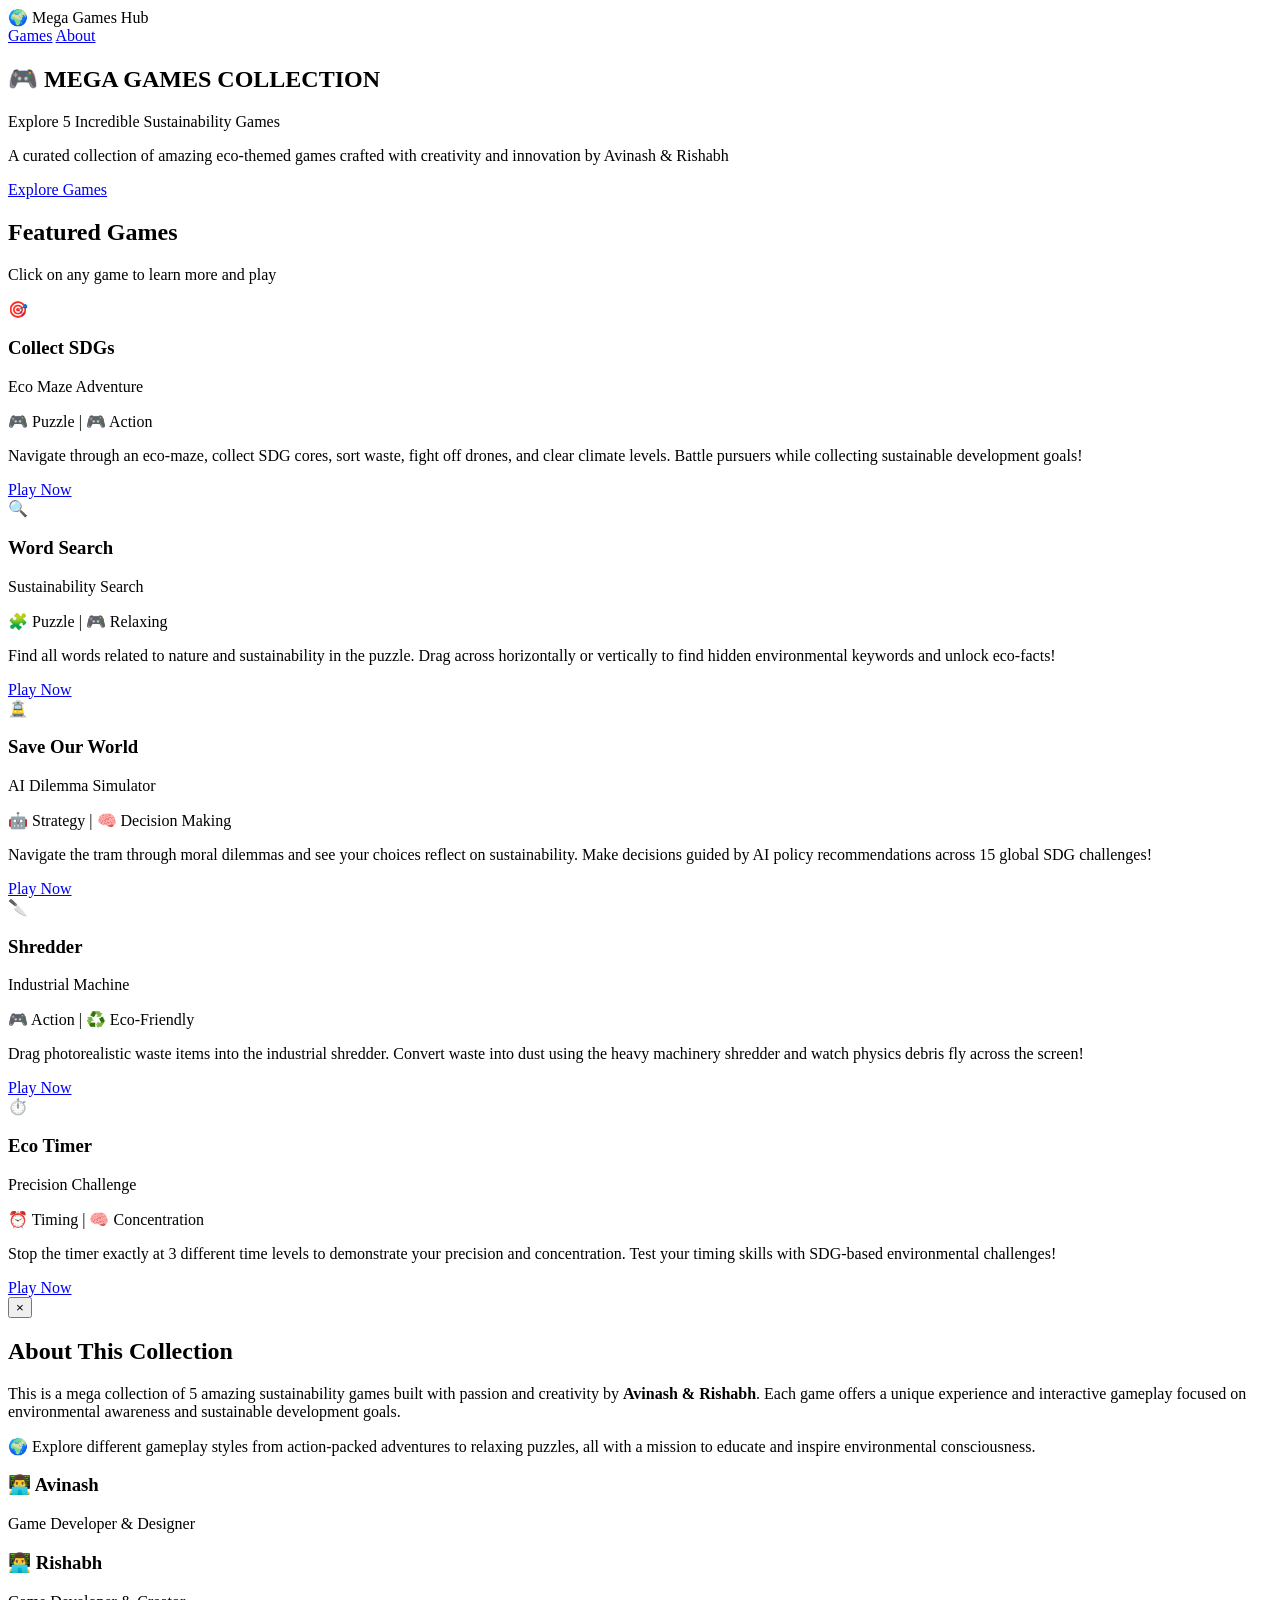
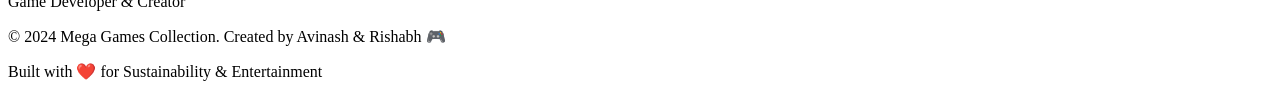
==== index.html @ d8610bad "Upload mega cover page - HTML" ====
<!DOCTYPE html>
<html lang="en">
<head>
    <meta charset="UTF-8">
    <meta name="viewport" content="width=device-width, initial-scale=1.0">
    <title>🎮 Mega Games Hub - 5 Sustainability Games</title>
    <link rel="stylesheet" href="style.css">
</head>
<body>
    <!-- Navigation -->
    <nav class="navbar">
        <div class="nav-container">
            <div class="logo">🌍 Mega Games Hub</div>
            <div class="nav-links">
                <a href="#games">Games</a>
                <a href="#about">About</a>
            </div>
        </div>
    </nav>

    <!-- Hero Section -->
    <section class="hero">
        <div class="hero-content">
            <h1 class="hero-title">🎮 MEGA GAMES COLLECTION</h1>
            <p class="hero-subtitle">Explore 5 Incredible Sustainability Games</p>
            <p class="hero-description">A curated collection of amazing eco-themed games crafted with creativity and innovation by Avinash & Rishabh</p>
            <a href="#games" class="cta-button">Explore Games</a>
        </div>
        <div class="hero-background"></div>
    </section>

    <!-- Games Section -->
    <section id="games" class="games-section">
        <div class="section-title">
            <h2>Featured Games</h2>
            <p>Click on any game to learn more and play</p>
        </div>

        <div class="games-grid">
            <!-- Game 1 -->
            <div class="game-card" data-game="1">
                <div class="game-card-inner">
                    <div class="game-card-front">
                        <div class="game-icon">🎯</div>
                        <h3 class="game-title">Collect SDGs</h3>
                        <p class="game-status">Eco Maze Adventure</p>
                        <p class="game-info">🎮 Puzzle | 🎮 Action</p>
                    </div>
                    <div class="game-card-back">
                        <p class="game-description">Navigate through an eco-maze, collect SDG cores, sort waste, fight off drones, and clear climate levels. Battle pursuers while collecting sustainable development goals!</p>
                        <a href="#" class="play-btn" onclick="playGame(1); return false;">Play Now</a>
                    </div>
                </div>
            </div>

            <!-- Game 2 -->
            <div class="game-card" data-game="2">
                <div class="game-card-inner">
                    <div class="game-card-front">
                        <div class="game-icon">🔍</div>
                        <h3 class="game-title">Word Search</h3>
                        <p class="game-status">Sustainability Search</p>
                        <p class="game-info">🧩 Puzzle | 🎮 Relaxing</p>
                    </div>
                    <div class="game-card-back">
                        <p class="game-description">Find all words related to nature and sustainability in the puzzle. Drag across horizontally or vertically to find hidden environmental keywords and unlock eco-facts!</p>
                        <a href="#" class="play-btn" onclick="playGame(2); return false;">Play Now</a>
                    </div>
                </div>
            </div>

            <!-- Game 3 -->
            <div class="game-card" data-game="3">
                <div class="game-card-inner">
                    <div class="game-card-front">
                        <div class="game-icon">🚊</div>
                        <h3 class="game-title">Save Our World</h3>
                        <p class="game-status">AI Dilemma Simulator</p>
                        <p class="game-info">🤖 Strategy | 🧠 Decision Making</p>
                    </div>
                    <div class="game-card-back">
                        <p class="game-description">Navigate the tram through moral dilemmas and see your choices reflect on sustainability. Make decisions guided by AI policy recommendations across 15 global SDG challenges!</p>
                        <a href="#" class="play-btn" onclick="playGame(3); return false;">Play Now</a>
                    </div>
                </div>
            </div>

            <!-- Game 4 -->
            <div class="game-card" data-game="4">
                <div class="game-card-inner">
                    <div class="game-card-front">
                        <div class="game-icon">🔪</div>
                        <h3 class="game-title">Shredder</h3>
                        <p class="game-status">Industrial Machine</p>
                        <p class="game-info">🎮 Action | ♻️ Eco-Friendly</p>
                    </div>
                    <div class="game-card-back">
                        <p class="game-description">Drag photorealistic waste items into the industrial shredder. Convert waste into dust using the heavy machinery shredder and watch physics debris fly across the screen!</p>
                        <a href="#" class="play-btn" onclick="playGame(4); return false;">Play Now</a>
                    </div>
                </div>
            </div>

            <!-- Game 5 -->
            <div class="game-card" data-game="5">
                <div class="game-card-inner">
                    <div class="game-card-front">
                        <div class="game-icon">⏱️</div>
                        <h3 class="game-title">Eco Timer</h3>
                        <p class="game-status">Precision Challenge</p>
                        <p class="game-info">⏰ Timing | 🧠 Concentration</p>
                    </div>
                    <div class="game-card-back">
                        <p class="game-description">Stop the timer exactly at 3 different time levels to demonstrate your precision and concentration. Test your timing skills with SDG-based environmental challenges!</p>
                        <a href="#" class="play-btn" onclick="playGame(5); return false;">Play Now</a>
                    </div>
                </div>
            </div>
        </div>
    </section>

    <!-- Game Player Modal -->
    <div id="gamePlayerModal" class="modal hidden">
        <div class="modal-content">
            <button class="close-modal" onclick="closeGame()">&times;</button>
            <div id="gameFrame" class="game-frame"></div>
        </div>
    </div>

    <!-- About Section -->
    <section id="about" class="about-section">
        <div class="about-content">
            <h2>About This Collection</h2>
            <p>This is a mega collection of 5 amazing sustainability games built with passion and creativity by <strong>Avinash & Rishabh</strong>. Each game offers a unique experience and interactive gameplay focused on environmental awareness and sustainable development goals.</p>
            <p>🌍 Explore different gameplay styles from action-packed adventures to relaxing puzzles, all with a mission to educate and inspire environmental consciousness.</p>
            <div class="creators">
                <div class="creator-card">
                    <h3>👨‍💻 Avinash</h3>
                    <p>Game Developer & Designer</p>
                </div>
                <div class="creator-card">
                    <h3>👨‍💻 Rishabh</h3>
                    <p>Game Developer & Creator</p>
                </div>
            </div>
        </div>
    </section>

    <!-- Footer -->
    <footer class="footer">
        <p>&copy; 2024 Mega Games Collection. Created by Avinash & Rishabh 🎮</p>
        <p>Built with ❤️ for Sustainability & Entertainment</p>
    </footer>

    <script src="script.js"></script>
</body>
</html>
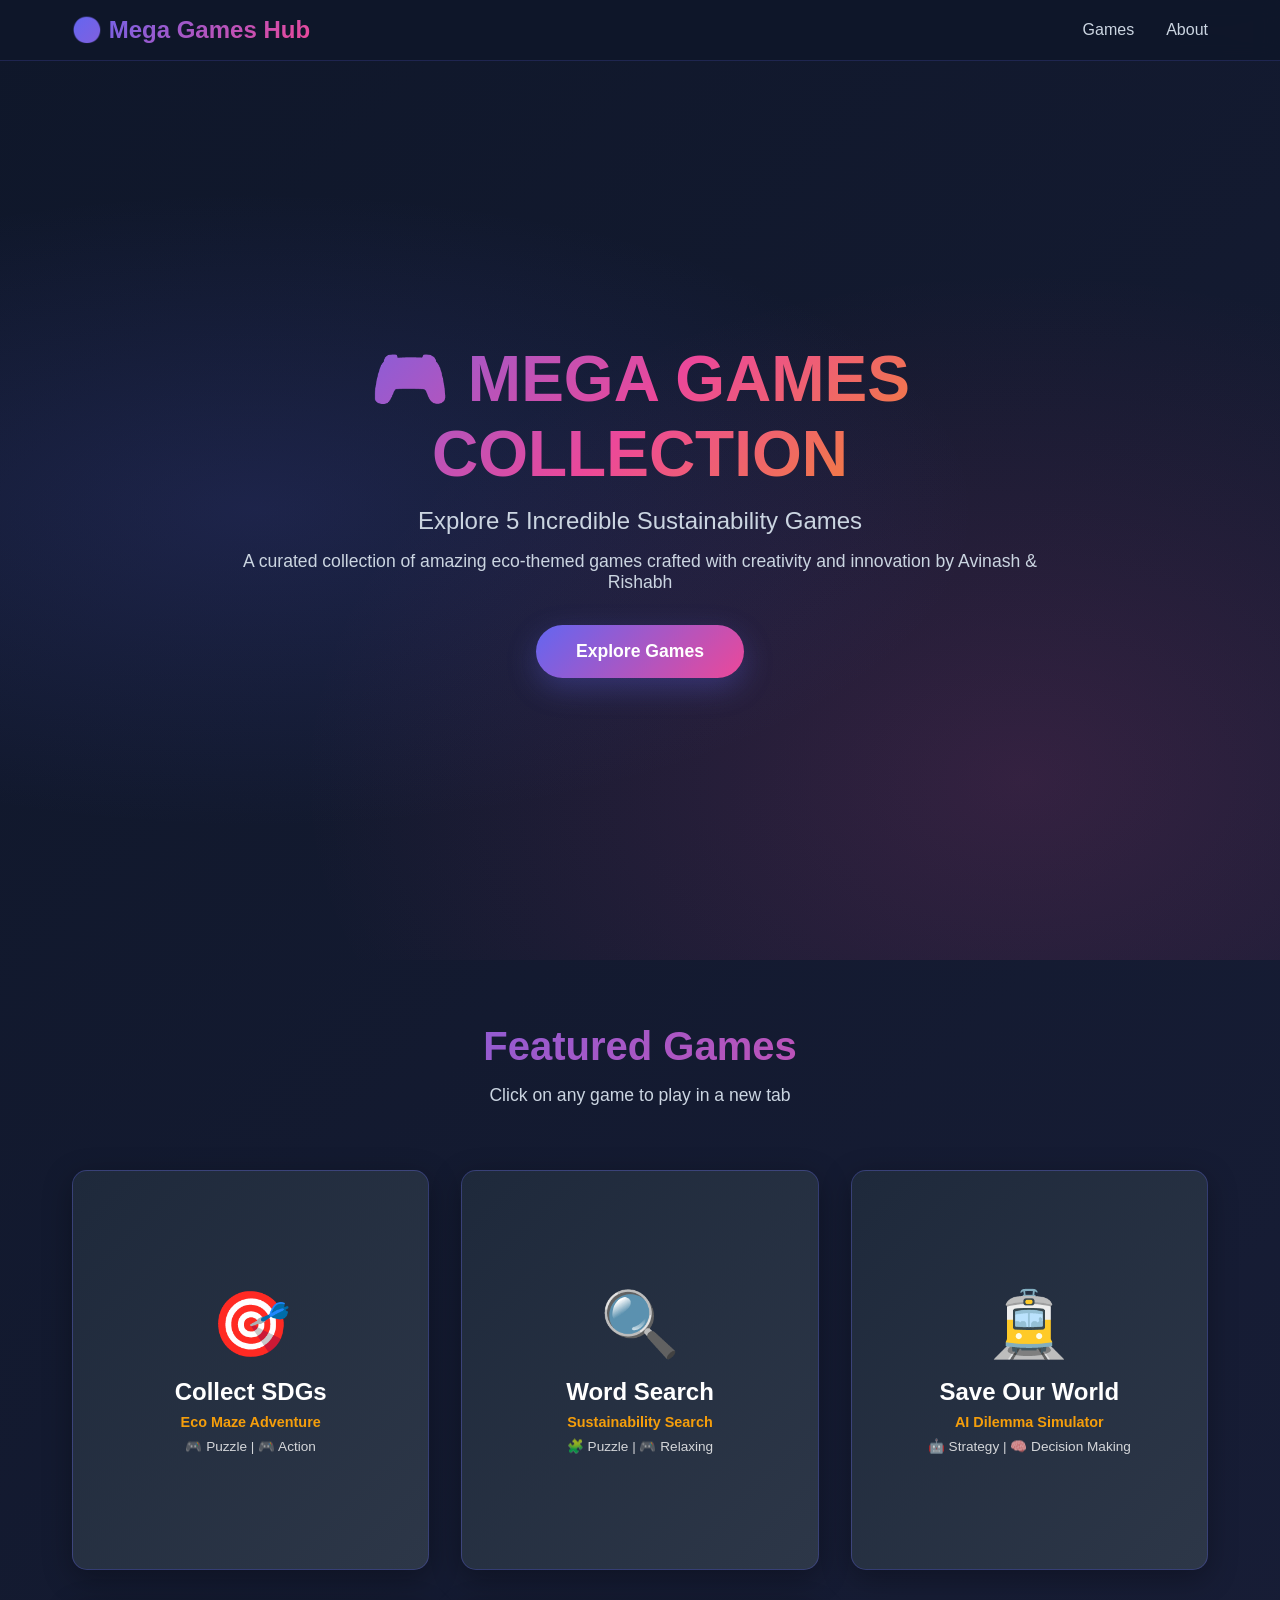
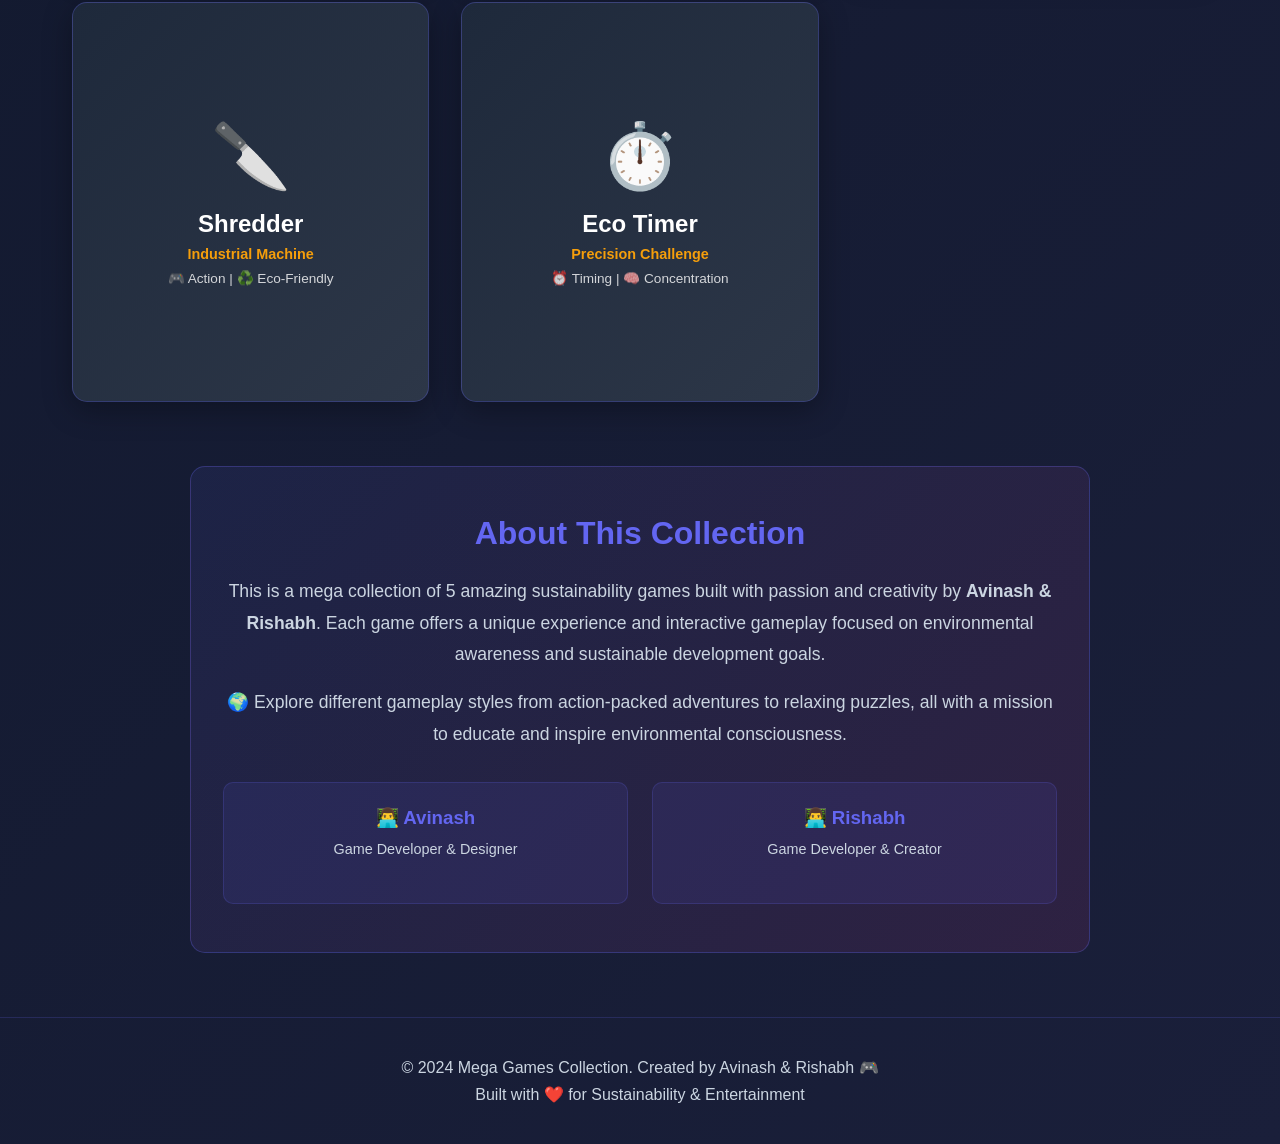
==== commit 6d5db578: "Update index.html to open games in new tabs instead of modals" ====
--- a/index.html
+++ b/index.html
@@ -33,7 +33,7 @@
     <section id="games" class="games-section">
         <div class="section-title">
             <h2>Featured Games</h2>
-            <p>Click on any game to learn more and play</p>
+            <p>Click on any game to play in a new tab</p>
         </div>
 
         <div class="games-grid">
@@ -48,7 +48,7 @@
                     </div>
                     <div class="game-card-back">
                         <p class="game-description">Navigate through an eco-maze, collect SDG cores, sort waste, fight off drones, and clear climate levels. Battle pursuers while collecting sustainable development goals!</p>
-                        <a href="#" class="play-btn" onclick="playGame(1); return false;">Play Now</a>
+                        <a href="game1.html" target="_blank" class="play-btn">Play Now</a>
                     </div>
                 </div>
             </div>
@@ -64,7 +64,7 @@
                     </div>
                     <div class="game-card-back">
                         <p class="game-description">Find all words related to nature and sustainability in the puzzle. Drag across horizontally or vertically to find hidden environmental keywords and unlock eco-facts!</p>
-                        <a href="#" class="play-btn" onclick="playGame(2); return false;">Play Now</a>
+                        <a href="game2.html" target="_blank" class="play-btn">Play Now</a>
                     </div>
                 </div>
             </div>
@@ -80,7 +80,7 @@
                     </div>
                     <div class="game-card-back">
                         <p class="game-description">Navigate the tram through moral dilemmas and see your choices reflect on sustainability. Make decisions guided by AI policy recommendations across 15 global SDG challenges!</p>
-                        <a href="#" class="play-btn" onclick="playGame(3); return false;">Play Now</a>
+                        <a href="game3.html" target="_blank" class="play-btn">Play Now</a>
                     </div>
                 </div>
             </div>
@@ -96,7 +96,7 @@
                     </div>
                     <div class="game-card-back">
                         <p class="game-description">Drag photorealistic waste items into the industrial shredder. Convert waste into dust using the heavy machinery shredder and watch physics debris fly across the screen!</p>
-                        <a href="#" class="play-btn" onclick="playGame(4); return false;">Play Now</a>
+                        <a href="game4.html" target="_blank" class="play-btn">Play Now</a>
                     </div>
                 </div>
             </div>
@@ -112,20 +112,12 @@
                     </div>
                     <div class="game-card-back">
                         <p class="game-description">Stop the timer exactly at 3 different time levels to demonstrate your precision and concentration. Test your timing skills with SDG-based environmental challenges!</p>
-                        <a href="#" class="play-btn" onclick="playGame(5); return false;">Play Now</a>
+                        <a href="game5.html" target="_blank" class="play-btn">Play Now</a>
                     </div>
                 </div>
             </div>
         </div>
     </section>
-
-    <!-- Game Player Modal -->
-    <div id="gamePlayerModal" class="modal hidden">
-        <div class="modal-content">
-            <button class="close-modal" onclick="closeGame()">&times;</button>
-            <div id="gameFrame" class="game-frame"></div>
-        </div>
-    </div>
 
     <!-- About Section -->
     <section id="about" class="about-section">
--- a/style.css
+++ b/style.css
@@ -0,0 +1,520 @@
+* {
+    margin: 0;
+    padding: 0;
+    box-sizing: border-box;
+}
+
+:root {
+    --primary-color: #6366f1;
+    --secondary-color: #ec4899;
+    --accent-color: #f59e0b;
+    --dark-bg: #0f172a;
+    --light-bg: #f8fafc;
+    --card-bg: #1e293b;
+    --text-primary: #ffffff;
+    --text-secondary: #cbd5e1;
+    --success: #10b981;
+    --warning: #f59e0b;
+}
+
+html {
+    scroll-behavior: smooth;
+}
+
+body {
+    font-family: 'Segoe UI', Tahoma, Geneva, Verdana, sans-serif;
+    background: linear-gradient(135deg, var(--dark-bg) 0%, #1a1f3a 100%);
+    color: var(--text-primary);
+    overflow-x: hidden;
+}
+
+/* Navbar */
+.navbar {
+    position: fixed;
+    top: 0;
+    width: 100%;
+    background: rgba(15, 23, 42, 0.95);
+    backdrop-filter: blur(10px);
+    z-index: 1000;
+    border-bottom: 1px solid rgba(99, 102, 241, 0.2);
+    padding: 1rem 0;
+}
+
+.nav-container {
+    max-width: 1200px;
+    margin: 0 auto;
+    padding: 0 2rem;
+    display: flex;
+    justify-content: space-between;
+    align-items: center;
+}
+
+.logo {
+    font-size: 1.5rem;
+    font-weight: bold;
+    background: linear-gradient(135deg, var(--primary-color), var(--secondary-color));
+    -webkit-background-clip: text;
+    -webkit-text-fill-color: transparent;
+    background-clip: text;
+}
+
+.nav-links {
+    display: flex;
+    gap: 2rem;
+}
+
+.nav-links a {
+    color: var(--text-secondary);
+    text-decoration: none;
+    transition: color 0.3s ease;
+    font-weight: 500;
+}
+
+.nav-links a:hover {
+    color: var(--primary-color);
+}
+
+/* Hero Section */
+.hero {
+    margin-top: 60px;
+    min-height: 100vh;
+    display: flex;
+    align-items: center;
+    justify-content: center;
+    position: relative;
+    overflow: hidden;
+    padding: 2rem;
+}
+
+.hero-background {
+    position: absolute;
+    top: 0;
+    left: 0;
+    width: 100%;
+    height: 100%;
+    background: radial-gradient(ellipse at 20% 50%, rgba(99, 102, 241, 0.15) 0%, transparent 50%),
+                radial-gradient(ellipse at 80% 80%, rgba(236, 72, 153, 0.15) 0%, transparent 50%);
+    pointer-events: none;
+}
+
+.hero-content {
+    position: relative;
+    z-index: 10;
+    text-align: center;
+    max-width: 800px;
+}
+
+.hero-title {
+    font-size: 4rem;
+    font-weight: 900;
+    margin-bottom: 1rem;
+    background: linear-gradient(135deg, var(--primary-color), var(--secondary-color), var(--accent-color));
+    -webkit-background-clip: text;
+    -webkit-text-fill-color: transparent;
+    background-clip: text;
+    animation: slideDown 0.8s ease;
+}
+
+.hero-subtitle {
+    font-size: 1.5rem;
+    margin-bottom: 1rem;
+    color: var(--text-secondary);
+    animation: slideUp 0.8s ease 0.2s both;
+}
+
+.hero-description {
+    font-size: 1.1rem;
+    color: var(--text-secondary);
+    margin-bottom: 2rem;
+    animation: slideUp 0.8s ease 0.4s both;
+}
+
+.cta-button {
+    display: inline-block;
+    padding: 1rem 2.5rem;
+    background: linear-gradient(135deg, var(--primary-color), var(--secondary-color));
+    color: white;
+    text-decoration: none;
+    border-radius: 50px;
+    font-weight: 600;
+    font-size: 1.1rem;
+    transition: all 0.3s ease;
+    box-shadow: 0 10px 30px rgba(99, 102, 241, 0.3);
+    animation: slideUp 0.8s ease 0.6s both;
+}
+
+.cta-button:hover {
+    transform: translateY(-3px);
+    box-shadow: 0 15px 40px rgba(99, 102, 241, 0.5);
+}
+
+/* Games Section */
+.games-section {
+    max-width: 1200px;
+    margin: 4rem auto;
+    padding: 0 2rem;
+}
+
+.section-title {
+    text-align: center;
+    margin-bottom: 4rem;
+}
+
+.section-title h2 {
+    font-size: 2.5rem;
+    margin-bottom: 1rem;
+    background: linear-gradient(135deg, var(--primary-color), var(--secondary-color));
+    -webkit-background-clip: text;
+    -webkit-text-fill-color: transparent;
+    background-clip: text;
+}
+
+.section-title p {
+    color: var(--text-secondary);
+    font-size: 1.1rem;
+}
+
+/* Games Grid */
+.games-grid {
+    display: grid;
+    grid-template-columns: repeat(auto-fit, minmax(300px, 1fr));
+    gap: 2rem;
+    margin-bottom: 4rem;
+}
+
+/* Game Cards */
+.game-card {
+    height: 400px;
+    cursor: pointer;
+    perspective: 1000px;
+}
+
+.game-card-inner {
+    position: relative;
+    width: 100%;
+    height: 100%;
+    transition: transform 0.6s;
+    transform-style: preserve-3d;
+}
+
+.game-card:hover .game-card-inner {
+    transform: rotateY(180deg);
+}
+
+.game-card-front,
+.game-card-back {
+    position: absolute;
+    width: 100%;
+    height: 100%;
+    backface-visibility: hidden;
+    display: flex;
+    flex-direction: column;
+    justify-content: center;
+    align-items: center;
+    padding: 2rem;
+    border-radius: 15px;
+    border: 1px solid rgba(99, 102, 241, 0.3);
+}
+
+.game-card-front {
+    background: linear-gradient(135deg, var(--card-bg), #2d3748);
+    box-shadow: 0 8px 30px rgba(0, 0, 0, 0.3);
+}
+
+.game-card-front::before {
+    content: '';
+    position: absolute;
+    top: 0;
+    left: 0;
+    width: 100%;
+    height: 100%;
+    background: linear-gradient(135deg, rgba(99, 102, 241, 0.1), rgba(236, 72, 153, 0.1));
+    border-radius: 15px;
+    z-index: -1;
+}
+
+.game-card-back {
+    background: linear-gradient(135deg, var(--primary-color), var(--secondary-color));
+    transform: rotateY(180deg);
+    text-align: center;
+}
+
+.game-icon {
+    font-size: 4rem;
+    margin-bottom: 1rem;
+    animation: bounce 2s infinite;
+}
+
+.game-title {
+    font-size: 1.5rem;
+    font-weight: 700;
+    margin-bottom: 0.5rem;
+}
+
+.game-status {
+    font-size: 0.9rem;
+    color: var(--accent-color);
+    font-weight: 600;
+    margin-bottom: 0.5rem;
+}
+
+.game-info {
+    font-size: 0.85rem;
+    color: rgba(255, 255, 255, 0.8);
+    font-weight: 500;
+}
+
+.game-description {
+    font-size: 1rem;
+    line-height: 1.6;
+    margin-bottom: 1.5rem;
+}
+
+.play-btn {
+    padding: 0.75rem 1.5rem;
+    background: rgba(255, 255, 255, 0.2);
+    color: white;
+    text-decoration: none;
+    border-radius: 25px;
+    border: 2px solid white;
+    font-weight: 600;
+    transition: all 0.3s ease;
+    display: inline-block;
+    cursor: pointer;
+}
+
+.play-btn:hover {
+    background: white;
+    color: var(--primary-color);
+}
+
+/* Modal */
+.modal {
+    position: fixed;
+    top: 0;
+    left: 0;
+    width: 100%;
+    height: 100%;
+    background: rgba(0, 0, 0, 0.9);
+    display: flex;
+    align-items: center;
+    justify-content: center;
+    z-index: 2000;
+    opacity: 1;
+    visibility: visible;
+    transition: all 0.3s ease;
+}
+
+.modal.hidden {
+    opacity: 0;
+    visibility: hidden;
+}
+
+.modal-content {
+    position: relative;
+    width: 90%;
+    height: 90vh;
+    background: white;
+    border-radius: 10px;
+    overflow: hidden;
+}
+
+.close-modal {
+    position: absolute;
+    top: 20px;
+    right: 20px;
+    background: rgba(0, 0, 0, 0.5);
+    color: white;
+    border: none;
+    font-size: 2rem;
+    cursor: pointer;
+    z-index: 2001;
+    padding: 0;
+    width: 50px;
+    height: 50px;
+    border-radius: 50%;
+    display: flex;
+    align-items: center;
+    justify-content: center;
+    transition: all 0.3s ease;
+}
+
+.close-modal:hover {
+    background: rgba(0, 0, 0, 0.8);
+    transform: scale(1.1);
+}
+
+.game-frame {
+    width: 100%;
+    height: 100%;
+    overflow: auto;
+}
+
+.game-frame iframe {
+    width: 100%;
+    height: 100%;
+    border: none;
+}
+
+/* About Section */
+.about-section {
+    max-width: 900px;
+    margin: 4rem auto;
+    padding: 3rem 2rem;
+    background: linear-gradient(135deg, rgba(99, 102, 241, 0.1), rgba(236, 72, 153, 0.1));
+    border-radius: 15px;
+    border: 1px solid rgba(99, 102, 241, 0.3);
+    text-align: center;
+}
+
+.about-content h2 {
+    font-size: 2rem;
+    margin-bottom: 1.5rem;
+    color: var(--primary-color);
+}
+
+.about-content p {
+    font-size: 1.1rem;
+    color: var(--text-secondary);
+    margin-bottom: 1rem;
+    line-height: 1.8;
+}
+
+.creators {
+    display: grid;
+    grid-template-columns: repeat(auto-fit, minmax(200px, 1fr));
+    gap: 1.5rem;
+    margin-top: 2rem;
+}
+
+.creator-card {
+    padding: 1.5rem;
+    background: rgba(99, 102, 241, 0.1);
+    border-radius: 10px;
+    border: 1px solid rgba(99, 102, 241, 0.2);
+}
+
+.creator-card h3 {
+    color: var(--primary-color);
+    margin-bottom: 0.5rem;
+}
+
+.creator-card p {
+    color: var(--text-secondary);
+    font-size: 0.9rem;
+}
+
+/* Footer */
+.footer {
+    text-align: center;
+    padding: 2rem;
+    color: var(--text-secondary);
+    border-top: 1px solid rgba(99, 102, 241, 0.2);
+    margin-top: 4rem;
+}
+
+.footer p {
+    margin: 0.5rem 0;
+}
+
+/* Animations */
+@keyframes slideDown {
+    from {
+        opacity: 0;
+        transform: translateY(-30px);
+    }
+    to {
+        opacity: 1;
+        transform: translateY(0);
+    }
+}
+
+@keyframes slideUp {
+    from {
+        opacity: 0;
+        transform: translateY(30px);
+    }
+    to {
+        opacity: 1;
+        transform: translateY(0);
+    }
+}
+
+@keyframes bounce {
+    0%, 100% {
+        transform: translateY(0);
+    }
+    50% {
+        transform: translateY(-10px);
+    }
+}
+
+/* Responsive Design */
+@media (max-width: 768px) {
+    .hero-title {
+        font-size: 2.5rem;
+    }
+
+    .hero-subtitle {
+        font-size: 1.2rem;
+    }
+
+    .section-title h2 {
+        font-size: 1.8rem;
+    }
+
+    .games-grid {
+        grid-template-columns: 1fr;
+    }
+
+    .game-card {
+        height: 350px;
+    }
+
+    .nav-links {
+        gap: 1rem;
+    }
+
+    .modal-content {
+        width: 95%;
+        height: 95vh;
+    }
+
+    .about-section {
+        padding: 2rem 1.5rem;
+    }
+}
+
+@media (max-width: 480px) {
+    .hero-title {
+        font-size: 2rem;
+    }
+
+    .hero-subtitle {
+        font-size: 1rem;
+    }
+
+    .cta-button {
+        padding: 0.75rem 1.5rem;
+        font-size: 0.9rem;
+    }
+
+    .games-grid {
+        gap: 1.5rem;
+    }
+
+    .game-card {
+        height: 300px;
+    }
+
+    .game-card-front,
+    .game-card-back {
+        padding: 1.5rem;
+    }
+
+    .close-modal {
+        width: 40px;
+        height: 40px;
+        font-size: 1.5rem;
+    }
+}
